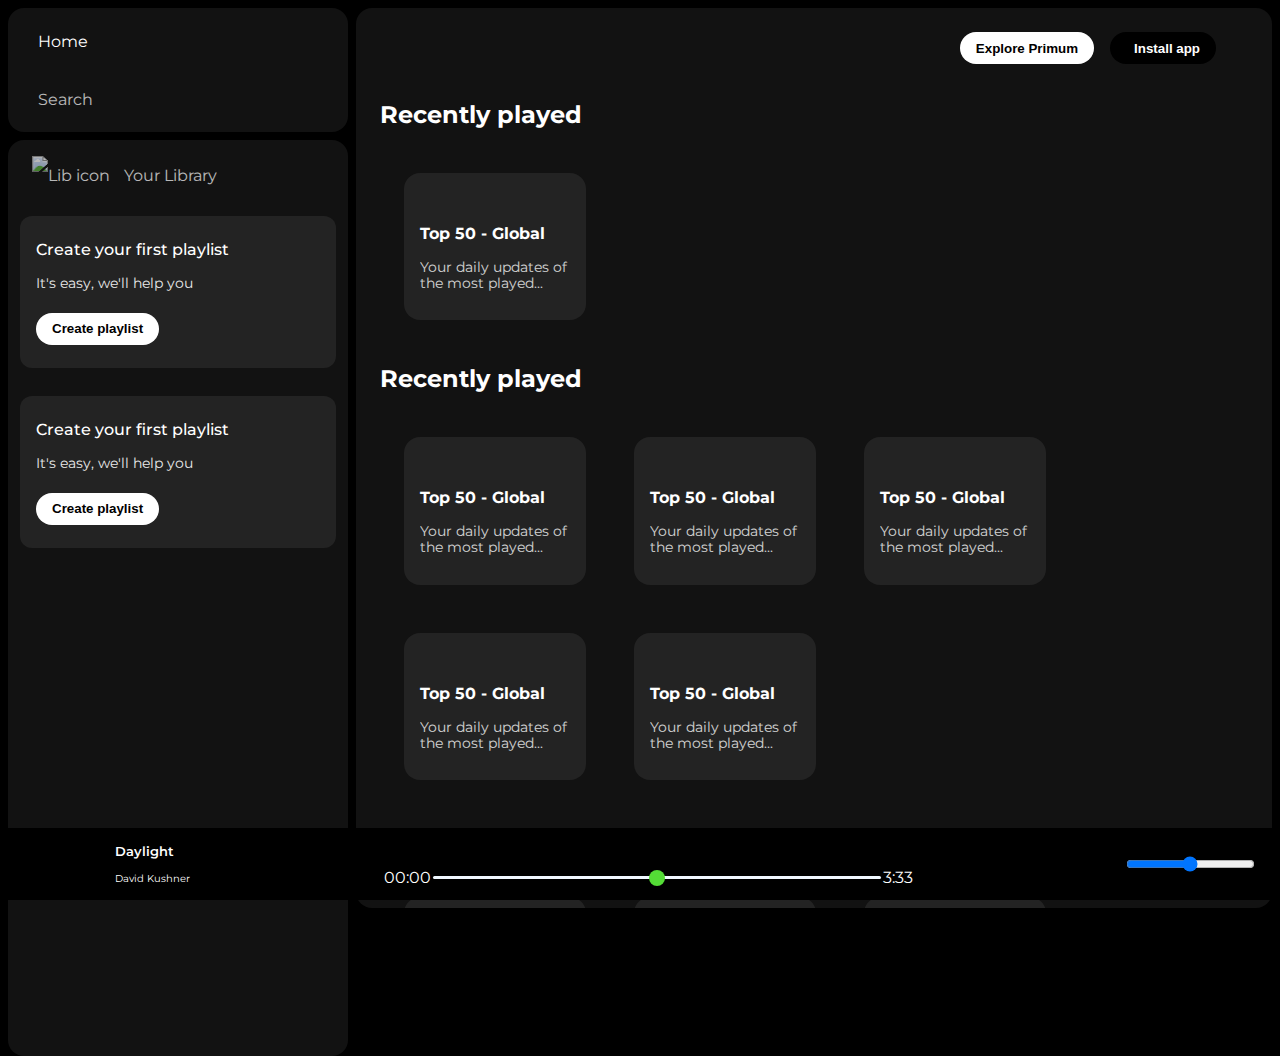
==== index.html @ d4ccd588 "Rename SpotifyPage.html to index.html" ====
<!DOCTYPE html>
<html lang="en">

<head>
    <meta charset="UTF-8">
    <meta name="viewport" content="width=device-width, initial-scale=1.0">
    <title>Spotify Page</title>
    <link rel="stylesheet" href="https://cdnjs.cloudflare.com/ajax/libs/font-awesome/6.5.2/css/all.min.css"
        integrity="sha512-SnH5WK+bZxgPHs44uWIX+LLJAJ9/2PkPKZ5QiAj6Ta86w+fsb2TkcmfRyVX3pBnMFcV7oQPJkl9QevSCWr3W6A=="
        crossorigin="anonymous" referrerpolicy="no-referrer" />
    <link rel="preconnect" href="https://fonts.googleapis.com">
    <link rel="preconnect" href="https://fonts.gstatic.com" crossorigin>
    <link href="https://fonts.googleapis.com/css2?family=Montserrat:ital,wght@0,100..900;1,100..900&display=swap"
        rel="stylesheet">
    <link rel="stylesheet" href="SpotifySytle.css">

</head>

<body>
    <div class="main-section">
        <div class="side-bar">
            <div class="nav">
                <div class="nav-option" style="opacity: 1;">
                    <i class="fa-solid fa-house"></i>
                    <a href="">Home</a>
                </div>

                <div class="nav-option">
                    <i class="fa-solid fa-magnifying-glass"></i>
                    <a href="">Search</a>
                </div>
            </div>

            <div class="library">
                <div class="option">

                    <div class="lib-option nav-option">
                        <img src="/assets/library_icon.png" alt="Lib icon">
                        <a href="">Your Library</a>
                    </div>

                    <div class="icons">
                        <i class="fa-solid fa-plus"></i>
                        <i class="fa-solid fa-right-long"></i>
                    </div>

                </div>

                <div class="lib-boxes">
                    <div class="box">
                        <p class="box1">Create your first playlist</p>
                        <p class="box2">It's easy, we'll help you</p>
                        <button class="badge">Create playlist</button>
                    </div>
                </div>

                <div class="lib-boxes">
                    <div class="box">
                        <p class="box1">Create your first playlist</p>
                        <p class="box2">It's easy, we'll help you</p>
                        <button class="badge">Create playlist</button>
                    </div>
                </div>
            </div>

        </div>


        <div class="main-content">
            <div class="sticky-nav">
                <div class="sticky-nav-icons">
                    <img src="/assets/backward_icon.png" alt="">
                    <img src="/assets/forward_icon.png" alt="" class="hide">
                </div>
                <div class="sticky-nav-options">
                    <button class="badge nav-item hide">Explore Primum</button>
                    <button class="badge nav-item dark-badge"><i class="fa-solid fa-download"
                            style="margin-right: 0.5rem;"></i>Install app</button>
                    <i class="fa-regular fa-user nav-item"></i>
                </div>
            </div>

            <h2>Recently played</h2>
            <div class="card-container">
                <div class="card">
                    <img src="/assets/card1img.jpeg" alt="" class="card-img">
                    <p class="card-title">Top 50 - Global</p>
                    <p class="card-info">Your daily updates of the most played...</p>
                </div>
            </div>

            <h2>Recently played</h2>
            <div class="card-container">
                <div class="card">
                    <img src="/assets/card2img.jpeg" alt="" class="card-img">
                    <p class="card-title">Top 50 - Global</p>
                    <p class="card-info">Your daily updates of the most played...</p>
                </div>
                <div class="card">
                    <img src="/assets/card3img.jpeg" alt="" class="card-img">
                    <p class="card-title">Top 50 - Global</p>
                    <p class="card-info">Your daily updates of the most played...</p>
                </div>
                <div class="card">
                    <img src="/assets/card4img.jpeg" alt="" class="card-img">
                    <p class="card-title">Top 50 - Global</p>
                    <p class="card-info">Your daily updates of the most played...</p>
                </div>
                <div class="card">
                    <img src="/assets/card4img.jpeg" alt="" class="card-img">
                    <p class="card-title">Top 50 - Global</p>
                    <p class="card-info">Your daily updates of the most played...</p>
                </div>
                <div class="card">
                    <img src="/assets/card4img.jpeg" alt="" class="card-img">
                    <p class="card-title">Top 50 - Global</p>
                    <p class="card-info">Your daily updates of the most played...</p>
                </div>
            </div>

            <h2>Future Cards</h2>
            <div class="card-container">
                <div class="card">
                    <img src="/assets/card5img.jpeg" alt="" class="card-img">
                    <p class="card-title">Top 50 - Global</p>
                    <p class="card-info">Your daily updates of the most played...</p>
                </div>

                <div class="card">
                    <img src="/assets/card6img.jpeg" alt="" class="card-img">
                    <p class="card-title">Top 50 - Global</p>
                    <p class="card-info">Your daily updates of the most played...</p>
                </div>

                <div class="card">
                    <img src="/assets/card1img.jpeg" alt="" class="card-img">
                    <p class="card-title">Top 50 - Global</p>
                    <p class="card-info">Your daily updates of the most played...</p>
                </div>
            </div>
            <div class="footer">
                <div class="line">

                </div>
            </div>
        </div>
        <div class="music-bar">
            <div class="album">
                <img class="album-items album-icon" src="/assets/card1img.jpeg" alt="" style="height: 50px;">
                <div class="song-highlights">
                    <p class="title">Daylight</p>
                    <p class="singer-nm">David Kushner</p>
                </div>
                <i class="album-items fa-regular fa-heart"></i>
                <i class="album-items fa-solid fa-display"></i>


            </div>
            <div class="player">
                <div class="player-control">
                    <img src="/assets/player_icon1.png" alt="" class="player-control-icon">
                    <img src="/assets/player_icon2.png" alt="" class="player-control-icon">
                    <img src="/assets/player_icon3.png" alt="" class="player-control-icon"
                        style="opacity: 1; height: 2rem; margin-top: -0.5rem;">
                    <img src="/assets/player_icon4.png" alt="" class="player-control-icon">
                    <img src="/assets/player_icon5.png" alt="" class="player-control-icon">
                </div>
                <div class="playback-bar">
                    <span class="curr-time">00:00</span>
                    <input type="range" min="0" max="100" class="progress-bar">
                    <span class="tot-time">3:33</span>
                </div>
            </div>
            <div class="controls">
                <i class="fa-solid fa-microphone"></i>
                <i class="fa-solid fa-sliders"></i>
                <i class="fa-solid fa-podcast"></i>
                <i class="fa-solid fa-volume-high"></i>
                <input type="range" name="" id="">
            </div>
        </div>
    </div>
</body>

</html>
---- SpotifySytle.css ----
body {
  font-family: "Montserrat", sans-serif;
  margin: 0;
  background-color: black;
  color: white;
  overflow: hidden;
}

.main-section {
  display: flex;
  height: 100vh;
  padding: 0.5rem;
}

.side-bar {
  background-color: #000000;
  width: 340px;
  margin-right: 0.5rem;
  border-radius: 1rem; /* 16px  */
}

.main-content {
  background-color: #121212;
  flex: 1;
  border-radius: 1rem; /* 16px  */
  overflow: auto;
  padding: 0 1.5rem;
}

.music-bar {
  background-color: rgb(0, 0, 0);
  position: fixed;
  width: 100%;
  height: 72px;
  bottom: 0px;
}

a {
  text-decoration: none;
  color: white;
}

.nav {
  background-color: #121212;
  border-radius: 1rem;
  display: flex;
  flex-direction: column;
  justify-content: center;
  height: 100px;
  padding: 0.75rem 0.5rem;
}
.nav-option {
  line-height: 2.5rem;
  opacity: 0.7;
  padding: 0.5rem 0.75rem;
}
.nav-option:hover {
  /* line-height: 2.5rem; */
  opacity: 1;
}

.nav-option i {
  font-size: 1.25rem;
}

.nav-option a {
  font-size: 1 rem;
  margin-left: 0.6rem;
}

.library {
  background-color: #121212;
  border-radius: 1rem;
  height: 100%;
  margin-top: 0.5rem;
  padding: 0.5rem 0.75rem;
}

.option {
  display: flex;
  justify-content: space-between;
  align-items: center;
}

.lib-option img {
  height: 1.25rem;
  width: 1.25rem;
}

.icons {
  font-size: 1.25rem;
  display: flex;
}

.icons i {
  margin-right: 1rem;
  opacity: 0.7;
}

.icons i:hover {
  /* margin-right: 1rem; */
  opacity: 1;
}

.box {
  background-color: #232323;
  height: 8rem;
  border-radius: 0.75rem;
  margin: 0.75rem 0 1.75rem 0;
  padding: 0.5rem 1rem 1rem 1rem;
}

.box1 {
  font-size: 1rem;
  font-weight: 500;
}

.box2 {
  font-size: 0.85rem;
  opacity: 0.9;
}

.badge {
  background-color: white;
  border: none;
  border-radius: 100px;
  padding: 0.25rem 1rem;
  font-weight: 700;
  height: 2rem;
  margin-top: 0.5rem;
  width: fit-content;
}

.sticky-nav {
  position: sticky;
  top: 0;
  background-color: #121212;
  display: flex;
  justify-content: space-between;
  padding: 1rem 0 1rem 0;
  align-items: center;
  z-index: 10;
}

.sticky-nav-icons img {
  /* height: rem;  */
  width: 1.5rem;
  margin-left: 1rem;
}

.sticky-nav-options{
    display: flex;
    justify-content: center;
    align-items: center;
}

.nav-item{
    margin-right: 1rem;
}

.dark-badge{
    color: white;
    background-color: black;
}

.card{
    background-color: #232323;
    width: 150px;
    border-radius: 1rem;
    padding: 1rem;
    margin: 1.5rem;
    margin-top: 1.5rem;
}

.card-container{
    display: flex;
    flex-wrap: wrap;
}

.card-img{
    width: 100%;
    border-radius: 1rem;
}

.card-title{
    font-weight: 700;
}

.card-info{
    font-size: 0.85rem;
    opacity: 0.8;
}

.footer{
    height: 250px;
    display: flex;
    justify-content: center;
    align-items: center;
}

.line{
    height: 30%;
    width: 90%;
    opacity: 0.8;
    border-top: 1px solid white;
}

.music-bar{
    display: flex;
    justify-content: space-between;
    align-items: center;
}

.album{
    width: 25%;
}

.player{
    width: 50%;
}

.controls{
    width: 25%;
}

.player-control{
    display: flex;
    justify-content:center;
    cursor:pointer;
}
.player-control-icon{
    /* width: 20; */
    height: 1rem;
    margin-left: 1rem;
    padding-bottom: .2rem;
    opacity: 0.7;
}

.player-control-icon:hover{
    opacity: 1;
}

.playback-bar{
    display: flex;
    justify-content: center;
    align-items: center;
}

.progress-bar{
    width: 70%;
    appearance: none;
    background-color: transparent;
    cursor: pointer;
}

.progress-bar::-webkit-slider-runnable-track{
    border-radius: 100px;
    background-color: aliceblue;
    height: .20rem;
}
.progress-bar::-webkit-slider-thumb{
appearance: none;
height: 1rem;
width: 1rem;
background-color: rgb(84, 220, 54);
border-radius: 50%;
margin-top: -6px;
}

.album{
    display: flex;
    justify-content: center;
    align-items: center;
}

.album-items{
    margin: 0 1rem 0 1rem;
}

.title{
    font-weight: 600;
    font-size: 13px;
    margin-top: 20px;
}

.controls{
    display: flex;
    justify-content:space-evenly;
    align-items: center;   
}

.singer-nm{
    /* padding-bottom: 30px; */
    font-size: 10px;
    margin-bottom: 20px;
}

.album-icon{
    border-radius: .5rem;
}

@media (max-width:1000px) {
    .hide{
        display: none;
    }
}
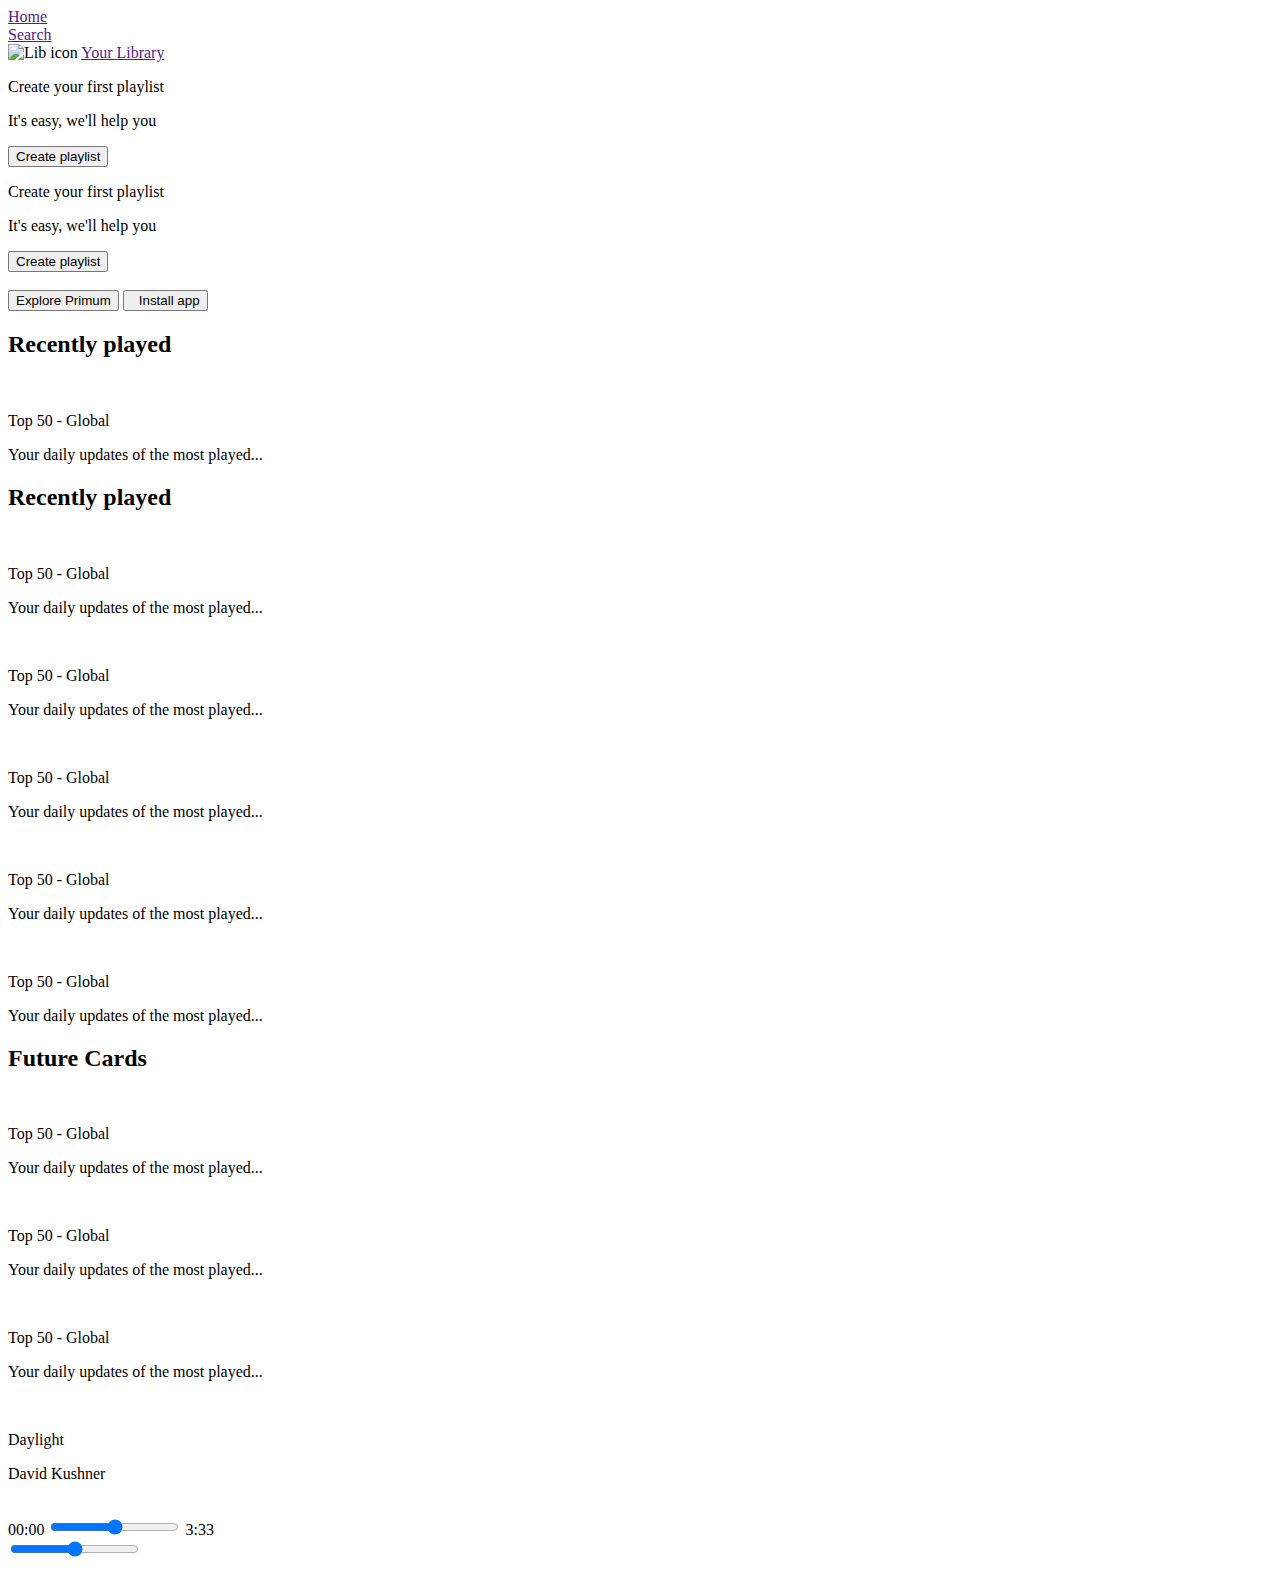
==== commit 08868b18: "Update index.html" ====
--- a/index.html
+++ b/index.html
@@ -12,7 +12,7 @@
     <link rel="preconnect" href="https://fonts.gstatic.com" crossorigin>
     <link href="https://fonts.googleapis.com/css2?family=Montserrat:ital,wght@0,100..900;1,100..900&display=swap"
         rel="stylesheet">
-    <link rel="stylesheet" href="SpotifySytle.css">
+    <link rel="stylesheet" href="sytle.css">
 
 </head>
 
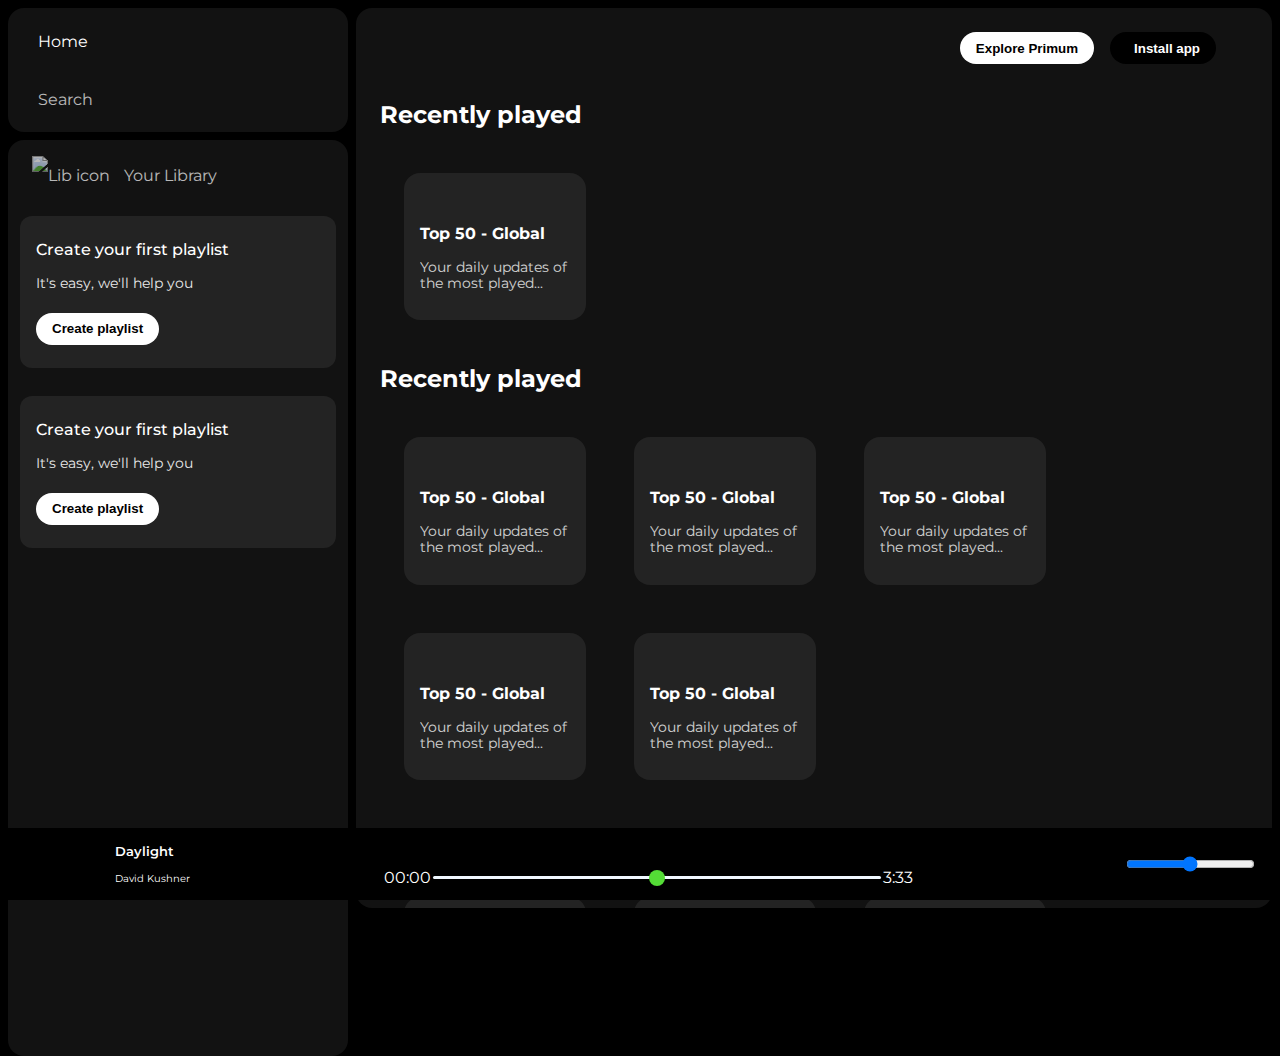
==== commit 1034f7fd: "Update index.html" ====
--- a/index.html
+++ b/index.html
@@ -12,7 +12,7 @@
     <link rel="preconnect" href="https://fonts.gstatic.com" crossorigin>
     <link href="https://fonts.googleapis.com/css2?family=Montserrat:ital,wght@0,100..900;1,100..900&display=swap"
         rel="stylesheet">
-    <link rel="stylesheet" href="sytle.css">
+    <link rel="stylesheet" href="style.css">
 
 </head>
 
--- a/style.css
+++ b/style.css
@@ -0,0 +1,306 @@
+body {
+  font-family: "Montserrat", sans-serif;
+  margin: 0;
+  background-color: black;
+  color: white;
+  overflow: hidden;
+}
+
+.main-section {
+  display: flex;
+  height: 100vh;
+  padding: 0.5rem;
+}
+
+.side-bar {
+  background-color: #000000;
+  width: 340px;
+  margin-right: 0.5rem;
+  border-radius: 1rem; /* 16px  */
+}
+
+.main-content {
+  background-color: #121212;
+  flex: 1;
+  border-radius: 1rem; /* 16px  */
+  overflow: auto;
+  padding: 0 1.5rem;
+}
+
+.music-bar {
+  background-color: rgb(0, 0, 0);
+  position: fixed;
+  width: 100%;
+  height: 72px;
+  bottom: 0px;
+}
+
+a {
+  text-decoration: none;
+  color: white;
+}
+
+.nav {
+  background-color: #121212;
+  border-radius: 1rem;
+  display: flex;
+  flex-direction: column;
+  justify-content: center;
+  height: 100px;
+  padding: 0.75rem 0.5rem;
+}
+.nav-option {
+  line-height: 2.5rem;
+  opacity: 0.7;
+  padding: 0.5rem 0.75rem;
+}
+.nav-option:hover {
+  /* line-height: 2.5rem; */
+  opacity: 1;
+}
+
+.nav-option i {
+  font-size: 1.25rem;
+}
+
+.nav-option a {
+  font-size: 1 rem;
+  margin-left: 0.6rem;
+}
+
+.library {
+  background-color: #121212;
+  border-radius: 1rem;
+  height: 100%;
+  margin-top: 0.5rem;
+  padding: 0.5rem 0.75rem;
+}
+
+.option {
+  display: flex;
+  justify-content: space-between;
+  align-items: center;
+}
+
+.lib-option img {
+  height: 1.25rem;
+  width: 1.25rem;
+}
+
+.icons {
+  font-size: 1.25rem;
+  display: flex;
+}
+
+.icons i {
+  margin-right: 1rem;
+  opacity: 0.7;
+}
+
+.icons i:hover {
+  /* margin-right: 1rem; */
+  opacity: 1;
+}
+
+.box {
+  background-color: #232323;
+  height: 8rem;
+  border-radius: 0.75rem;
+  margin: 0.75rem 0 1.75rem 0;
+  padding: 0.5rem 1rem 1rem 1rem;
+}
+
+.box1 {
+  font-size: 1rem;
+  font-weight: 500;
+}
+
+.box2 {
+  font-size: 0.85rem;
+  opacity: 0.9;
+}
+
+.badge {
+  background-color: white;
+  border: none;
+  border-radius: 100px;
+  padding: 0.25rem 1rem;
+  font-weight: 700;
+  height: 2rem;
+  margin-top: 0.5rem;
+  width: fit-content;
+}
+
+.sticky-nav {
+  position: sticky;
+  top: 0;
+  background-color: #121212;
+  display: flex;
+  justify-content: space-between;
+  padding: 1rem 0 1rem 0;
+  align-items: center;
+  z-index: 10;
+}
+
+.sticky-nav-icons img {
+  /* height: rem;  */
+  width: 1.5rem;
+  margin-left: 1rem;
+}
+
+.sticky-nav-options{
+    display: flex;
+    justify-content: center;
+    align-items: center;
+}
+
+.nav-item{
+    margin-right: 1rem;
+}
+
+.dark-badge{
+    color: white;
+    background-color: black;
+}
+
+.card{
+    background-color: #232323;
+    width: 150px;
+    border-radius: 1rem;
+    padding: 1rem;
+    margin: 1.5rem;
+    margin-top: 1.5rem;
+}
+
+.card-container{
+    display: flex;
+    flex-wrap: wrap;
+}
+
+.card-img{
+    width: 100%;
+    border-radius: 1rem;
+}
+
+.card-title{
+    font-weight: 700;
+}
+
+.card-info{
+    font-size: 0.85rem;
+    opacity: 0.8;
+}
+
+.footer{
+    height: 250px;
+    display: flex;
+    justify-content: center;
+    align-items: center;
+}
+
+.line{
+    height: 30%;
+    width: 90%;
+    opacity: 0.8;
+    border-top: 1px solid white;
+}
+
+.music-bar{
+    display: flex;
+    justify-content: space-between;
+    align-items: center;
+}
+
+.album{
+    width: 25%;
+}
+
+.player{
+    width: 50%;
+}
+
+.controls{
+    width: 25%;
+}
+
+.player-control{
+    display: flex;
+    justify-content:center;
+    cursor:pointer;
+}
+.player-control-icon{
+    /* width: 20; */
+    height: 1rem;
+    margin-left: 1rem;
+    padding-bottom: .2rem;
+    opacity: 0.7;
+}
+
+.player-control-icon:hover{
+    opacity: 1;
+}
+
+.playback-bar{
+    display: flex;
+    justify-content: center;
+    align-items: center;
+}
+
+.progress-bar{
+    width: 70%;
+    appearance: none;
+    background-color: transparent;
+    cursor: pointer;
+}
+
+.progress-bar::-webkit-slider-runnable-track{
+    border-radius: 100px;
+    background-color: aliceblue;
+    height: .20rem;
+}
+.progress-bar::-webkit-slider-thumb{
+appearance: none;
+height: 1rem;
+width: 1rem;
+background-color: rgb(84, 220, 54);
+border-radius: 50%;
+margin-top: -6px;
+}
+
+.album{
+    display: flex;
+    justify-content: center;
+    align-items: center;
+}
+
+.album-items{
+    margin: 0 1rem 0 1rem;
+}
+
+.title{
+    font-weight: 600;
+    font-size: 13px;
+    margin-top: 20px;
+}
+
+.controls{
+    display: flex;
+    justify-content:space-evenly;
+    align-items: center;   
+}
+
+.singer-nm{
+    /* padding-bottom: 30px; */
+    font-size: 10px;
+    margin-bottom: 20px;
+}
+
+.album-icon{
+    border-radius: .5rem;
+}
+
+@media (max-width:1000px) {
+    .hide{
+        display: none;
+    }
+}
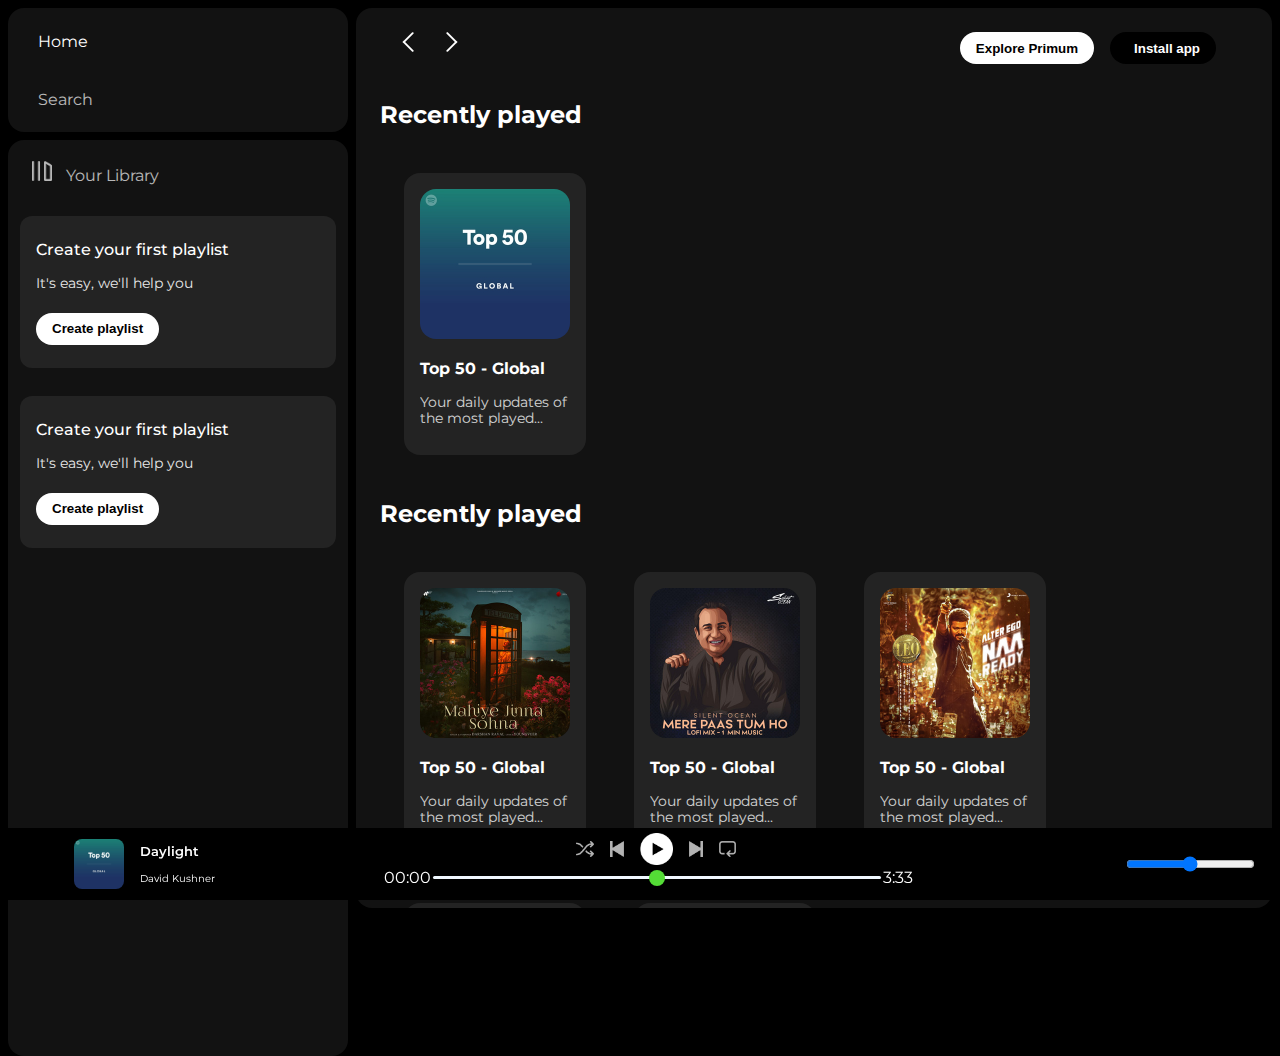
==== commit f4466585: "Update index.html" ====
--- a/index.html
+++ b/index.html
@@ -35,7 +35,7 @@
                 <div class="option">
 
                     <div class="lib-option nav-option">
-                        <img src="/assets/library_icon.png" alt="Lib icon">
+                        <img src="./library_icon.png" alt="Lib icon">
                         <a href="">Your Library</a>
                     </div>
 
@@ -69,8 +69,8 @@
         <div class="main-content">
             <div class="sticky-nav">
                 <div class="sticky-nav-icons">
-                    <img src="/assets/backward_icon.png" alt="">
-                    <img src="/assets/forward_icon.png" alt="" class="hide">
+                    <img src="./backward_icon.png" alt="">
+                    <img src="./forward_icon.png" alt="" class="hide">
                 </div>
                 <div class="sticky-nav-options">
                     <button class="badge nav-item hide">Explore Primum</button>
@@ -83,7 +83,7 @@
             <h2>Recently played</h2>
             <div class="card-container">
                 <div class="card">
-                    <img src="/assets/card1img.jpeg" alt="" class="card-img">
+                    <img src="./card1img.jpeg" alt="" class="card-img">
                     <p class="card-title">Top 50 - Global</p>
                     <p class="card-info">Your daily updates of the most played...</p>
                 </div>
@@ -92,27 +92,27 @@
             <h2>Recently played</h2>
             <div class="card-container">
                 <div class="card">
-                    <img src="/assets/card2img.jpeg" alt="" class="card-img">
+                    <img src="./card2img.jpeg" alt="" class="card-img">
                     <p class="card-title">Top 50 - Global</p>
                     <p class="card-info">Your daily updates of the most played...</p>
                 </div>
                 <div class="card">
-                    <img src="/assets/card3img.jpeg" alt="" class="card-img">
+                    <img src="./card3img.jpeg" alt="" class="card-img">
                     <p class="card-title">Top 50 - Global</p>
                     <p class="card-info">Your daily updates of the most played...</p>
                 </div>
                 <div class="card">
-                    <img src="/assets/card4img.jpeg" alt="" class="card-img">
+                    <img src="./card4img.jpeg" alt="" class="card-img">
                     <p class="card-title">Top 50 - Global</p>
                     <p class="card-info">Your daily updates of the most played...</p>
                 </div>
                 <div class="card">
-                    <img src="/assets/card4img.jpeg" alt="" class="card-img">
+                    <img src="./card4img.jpeg" alt="" class="card-img">
                     <p class="card-title">Top 50 - Global</p>
                     <p class="card-info">Your daily updates of the most played...</p>
                 </div>
                 <div class="card">
-                    <img src="/assets/card4img.jpeg" alt="" class="card-img">
+                    <img src="./card4img.jpeg" alt="" class="card-img">
                     <p class="card-title">Top 50 - Global</p>
                     <p class="card-info">Your daily updates of the most played...</p>
                 </div>
@@ -121,19 +121,19 @@
             <h2>Future Cards</h2>
             <div class="card-container">
                 <div class="card">
-                    <img src="/assets/card5img.jpeg" alt="" class="card-img">
+                    <img src="/card5img.jpeg" alt="" class="card-img">
                     <p class="card-title">Top 50 - Global</p>
                     <p class="card-info">Your daily updates of the most played...</p>
                 </div>
 
                 <div class="card">
-                    <img src="/assets/card6img.jpeg" alt="" class="card-img">
+                    <img src="/card6img.jpeg" alt="" class="card-img">
                     <p class="card-title">Top 50 - Global</p>
                     <p class="card-info">Your daily updates of the most played...</p>
                 </div>
 
                 <div class="card">
-                    <img src="/assets/card1img.jpeg" alt="" class="card-img">
+                    <img src="/card1img.jpeg" alt="" class="card-img">
                     <p class="card-title">Top 50 - Global</p>
                     <p class="card-info">Your daily updates of the most played...</p>
                 </div>
@@ -146,7 +146,7 @@
         </div>
         <div class="music-bar">
             <div class="album">
-                <img class="album-items album-icon" src="/assets/card1img.jpeg" alt="" style="height: 50px;">
+                <img class="album-items album-icon" src="/card1img.jpeg" alt="" style="height: 50px;">
                 <div class="song-highlights">
                     <p class="title">Daylight</p>
                     <p class="singer-nm">David Kushner</p>
@@ -158,12 +158,12 @@
             </div>
             <div class="player">
                 <div class="player-control">
-                    <img src="/assets/player_icon1.png" alt="" class="player-control-icon">
-                    <img src="/assets/player_icon2.png" alt="" class="player-control-icon">
-                    <img src="/assets/player_icon3.png" alt="" class="player-control-icon"
+                    <img src="/player_icon1.png" alt="" class="player-control-icon">
+                    <img src="/player_icon2.png" alt="" class="player-control-icon">
+                    <img src="/player_icon3.png" alt="" class="player-control-icon"
                         style="opacity: 1; height: 2rem; margin-top: -0.5rem;">
-                    <img src="/assets/player_icon4.png" alt="" class="player-control-icon">
-                    <img src="/assets/player_icon5.png" alt="" class="player-control-icon">
+                    <img src="/player_icon4.png" alt="" class="player-control-icon">
+                    <img src="/player_icon5.png" alt="" class="player-control-icon">
                 </div>
                 <div class="playback-bar">
                     <span class="curr-time">00:00</span>
